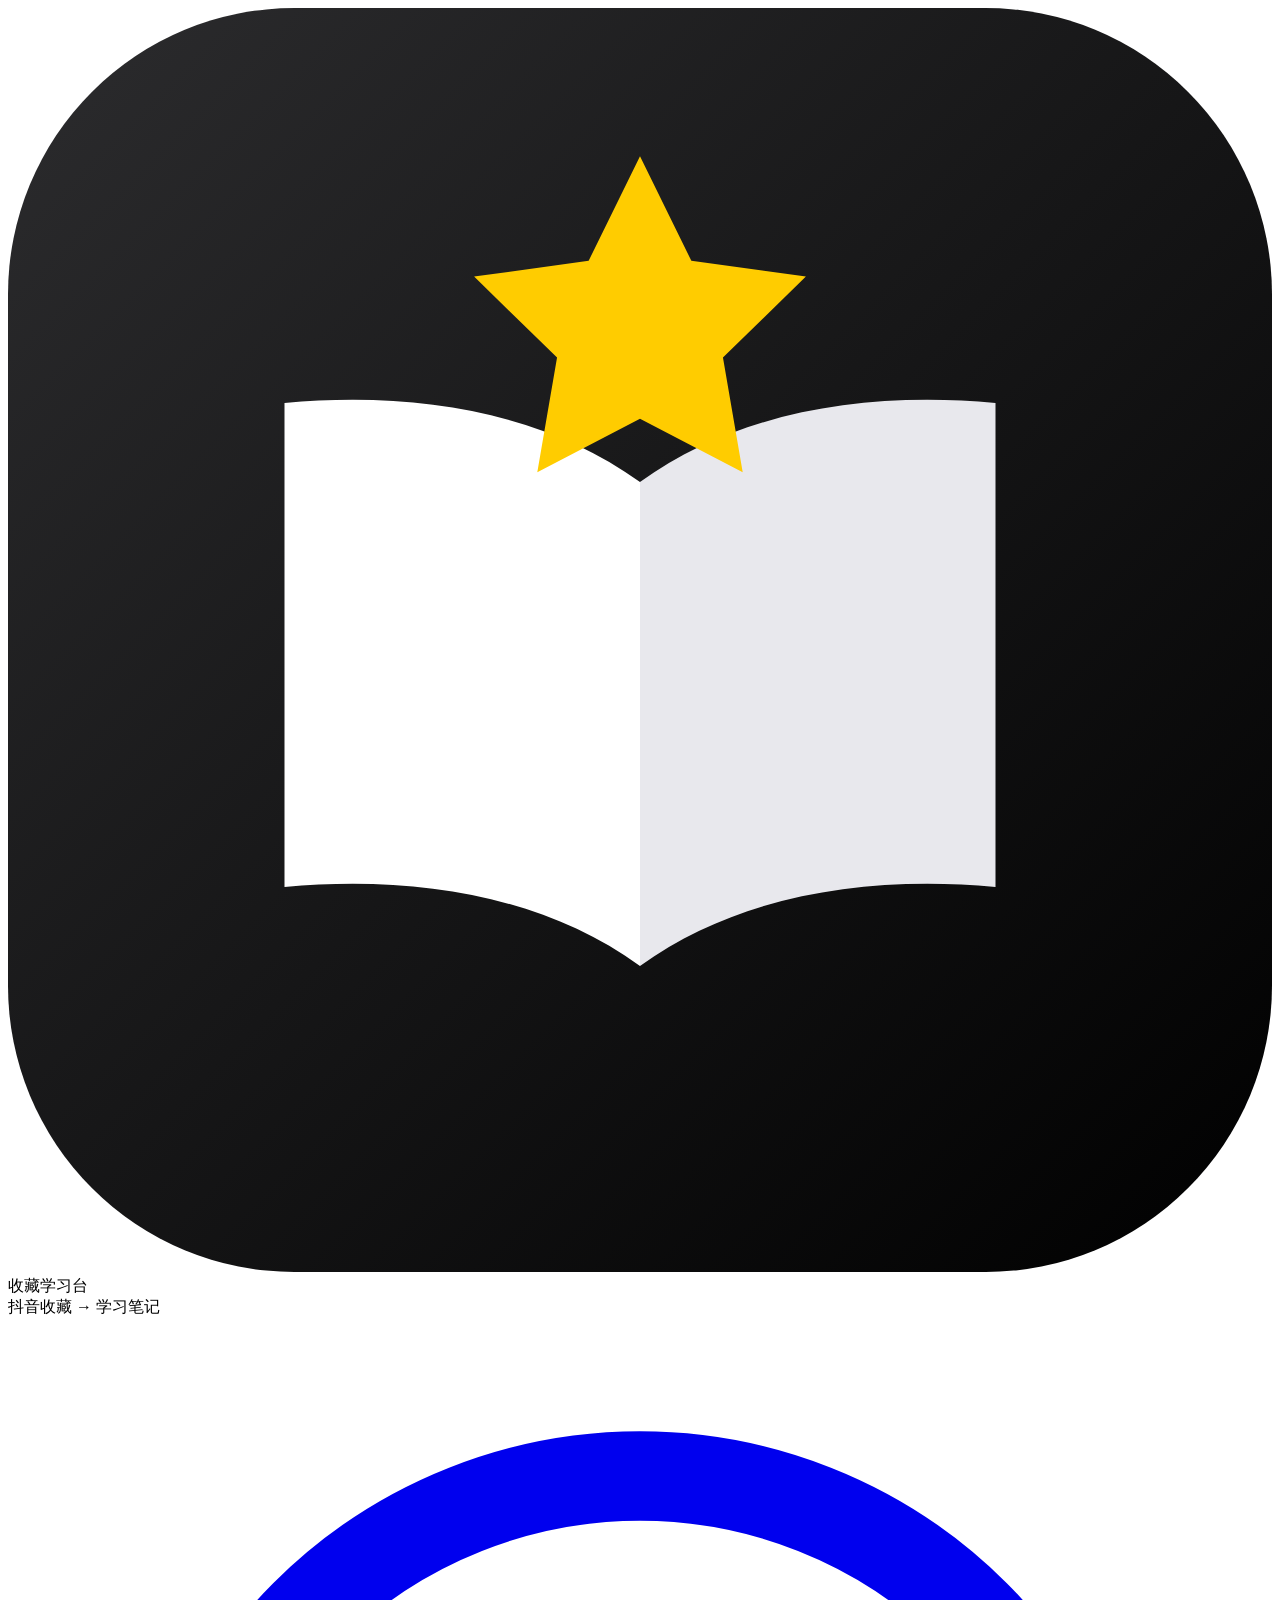
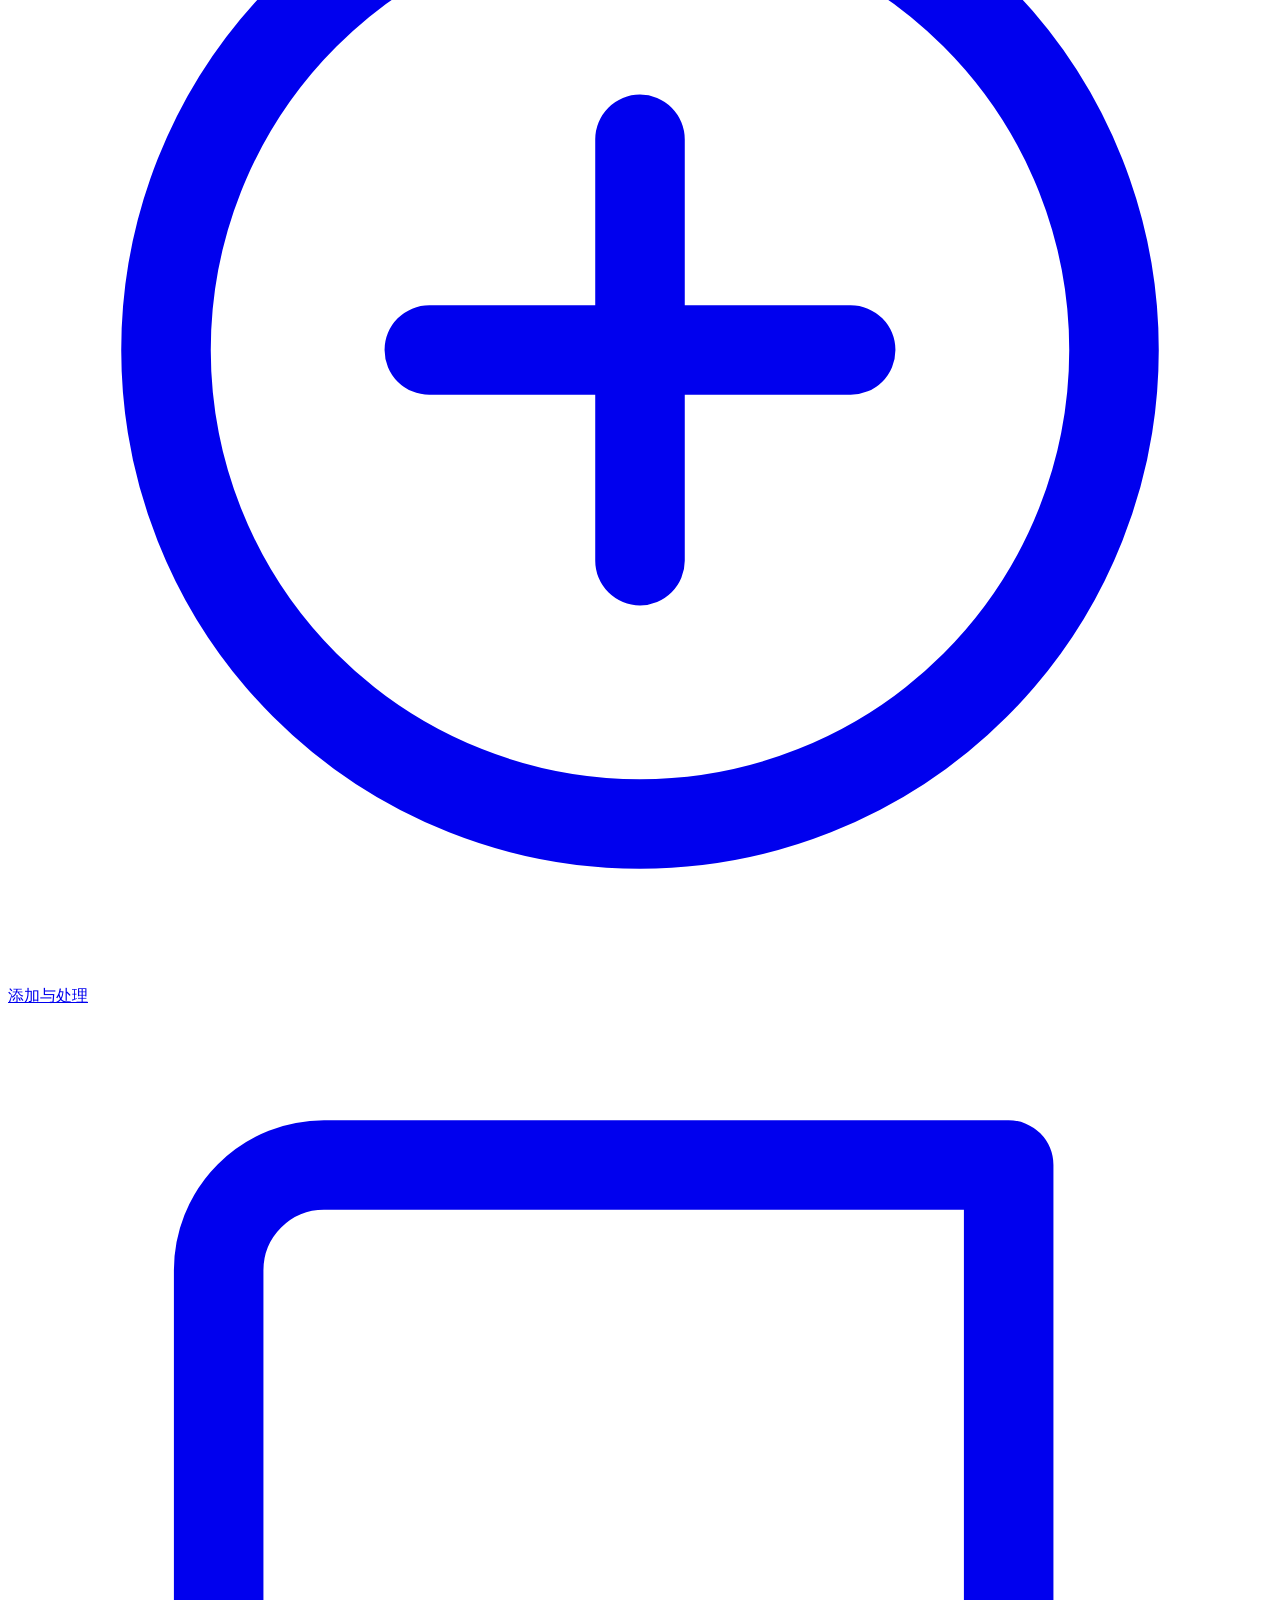
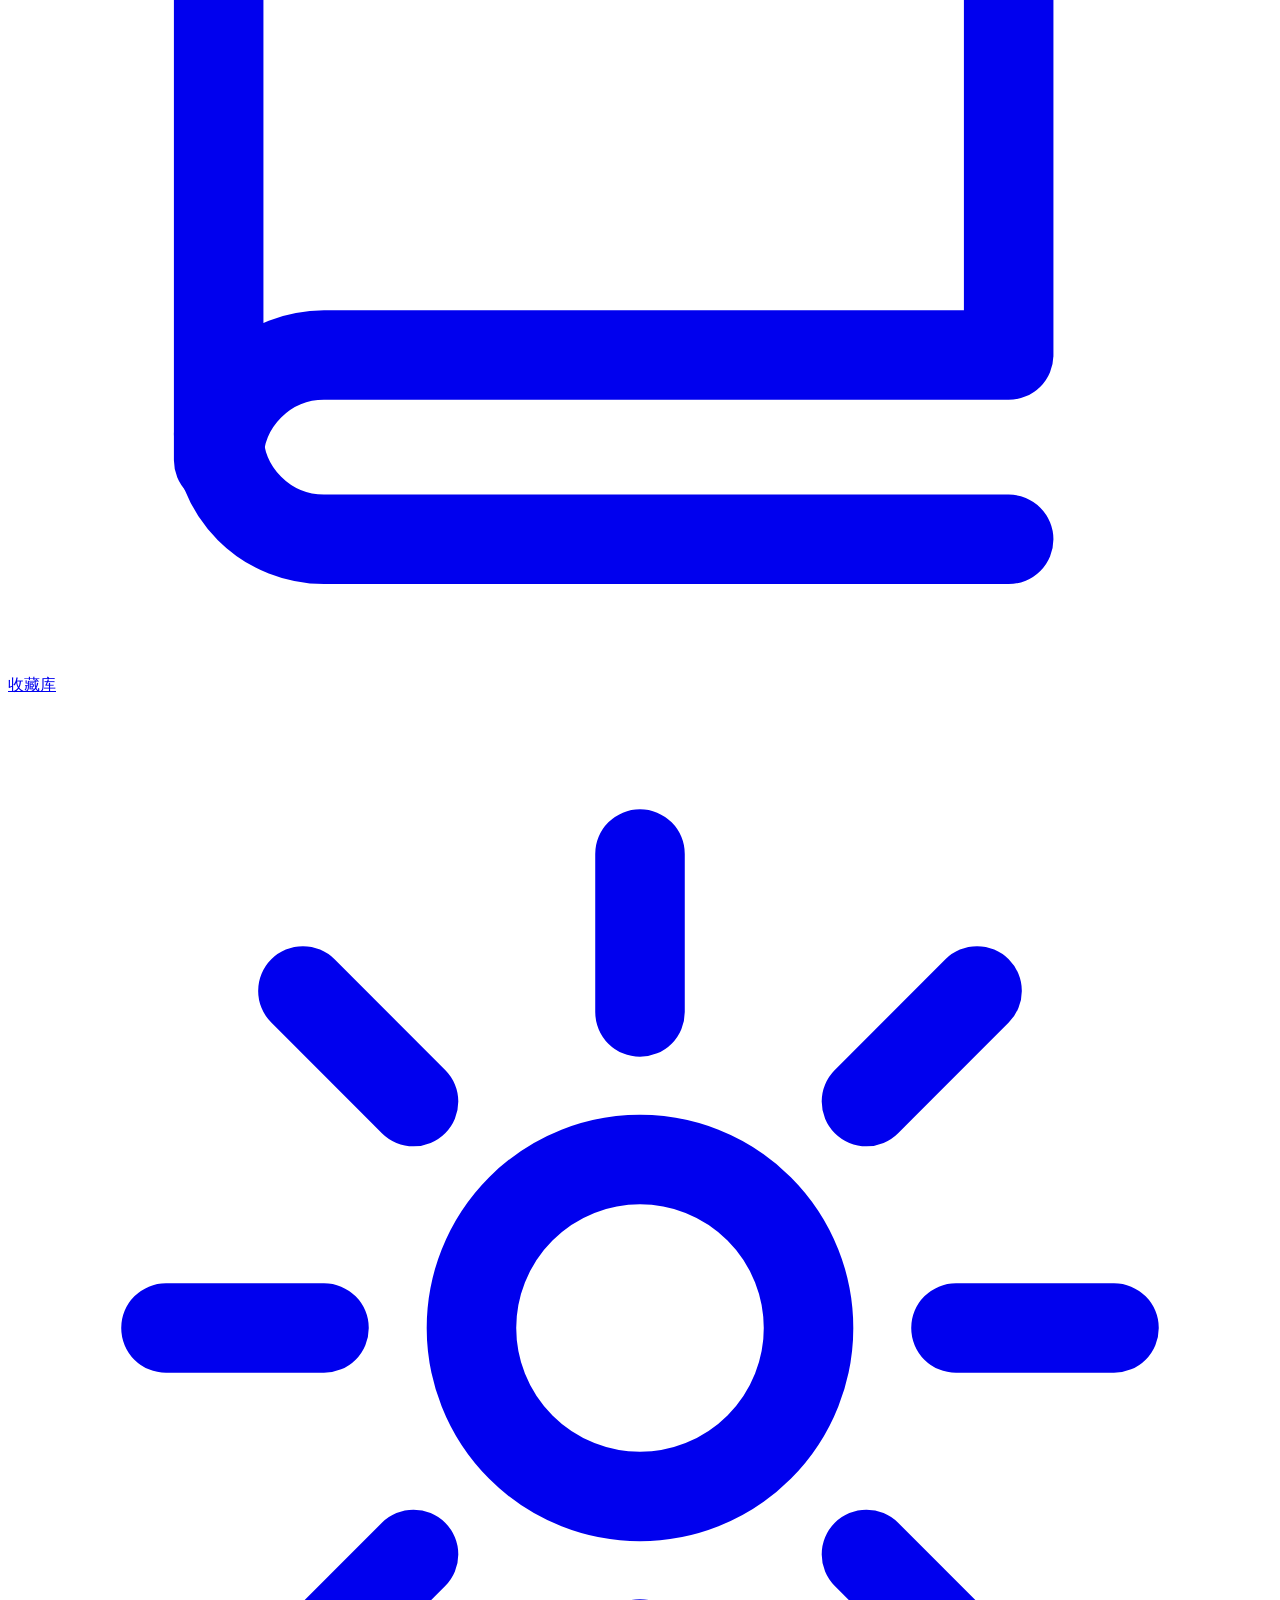
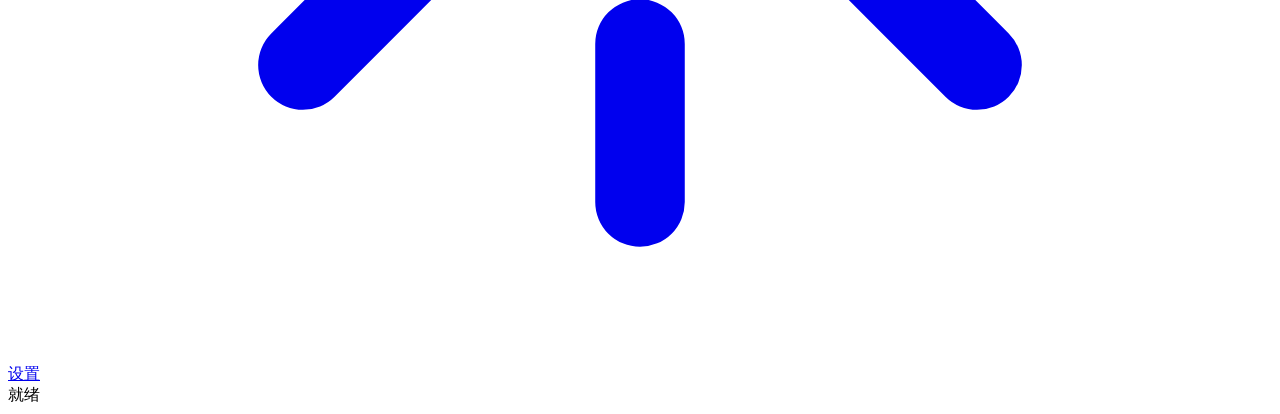
==== app/static/index.html @ e8d69ba8 "本地适配：修复模型下载(Xet 401)、界面更名收藏库、移除批量导出PDF - transcribe.py: 启用镜像时关闭 Xet 通道，避免 hf-mirror 不代理 Xet 导致 401 -" ====
<!doctype html>
<html lang="zh-CN">
<head>
<meta charset="utf-8">
<meta name="viewport" content="width=device-width, initial-scale=1">
<title>收藏学习台</title>
<meta name="theme-color" content="#f5f5f7">
<link rel="icon" type="image/svg+xml" href="/static/logo.svg">
<link rel="apple-touch-icon" href="/static/logo.svg">
<link rel="stylesheet" href="/static/style.css">
</head>
<body>
<div class="shell">
  <aside class="side">
    <div class="brand">
      <div class="mark"><svg viewBox="0 0 64 64" xmlns="http://www.w3.org/2000/svg"><defs><linearGradient id="lgside" x1="0" y1="0" x2="1" y2="1"><stop offset="0" stop-color="#2c2c2e"/><stop offset="1" stop-color="#000"/></linearGradient></defs><rect width="64" height="64" rx="14.5" fill="url(#lgside)"/><path d="M32 24c-5-3.6-11.5-4.6-18-4v24.5c6.5-.6 13 .4 18 4z" fill="#fff"/><path d="M32 24c5-3.6 11.5-4.6 18-4v24.5c-6.5-.6-13 .4-18 4z" fill="#e8e8ed"/><path d="M32 7.5l2.6 5.3 5.8.8-4.2 4.1 1 5.8-5.2-2.7-5.2 2.7 1-5.8-4.2-4.1 5.8-.8z" fill="#ffcc00"/></svg></div>
      <div><div class="brand-name">收藏学习台</div><div class="brand-sub">抖音收藏 → 学习笔记</div></div>
    </div>
    <nav class="nav">
      <a href="#/process" data-nav="process"><svg viewBox="0 0 24 24" fill="none" stroke="currentColor" stroke-width="1.7" stroke-linecap="round" stroke-linejoin="round"><circle cx="12" cy="12" r="9"/><path d="M12 8v8M8 12h8"/></svg>添加与处理 <span class="pill" id="navQueue" hidden></span></a>
      <a href="#/library" data-nav="library"><svg viewBox="0 0 24 24" fill="none" stroke="currentColor" stroke-width="1.7" stroke-linecap="round" stroke-linejoin="round"><path d="M4 19.5V5a2 2 0 0 1 2-2h13v15H6a2 2 0 0 0-2 2z"/><path d="M4 19.5A2 2 0 0 0 6 21.5h13"/></svg>收藏库</a>
      <div class="cats" id="navCats"></div>
    </nav>
    <nav class="nav nav-bottom">
      <a href="#/settings" data-nav="settings"><svg viewBox="0 0 24 24" fill="none" stroke="currentColor" stroke-width="1.7" stroke-linecap="round" stroke-linejoin="round"><path d="M12 3v3m0 12v3M3 12h3m12 0h3M5.6 5.6l2.1 2.1m8.6 8.6 2.1 2.1M5.6 18.4l2.1-2.1m8.6-8.6 2.1-2.1"/><circle cx="12" cy="12" r="3.2"/></svg>设置</a>
    </nav>
    <div class="side-foot" id="sideStatus">就绪</div>
  </aside>

  <main class="main" id="view"></main>
</div>

<div class="modal" id="addModal" hidden>
  <div class="modal-card">
    <div class="modal-head"><h3>添加视频或图文</h3><button class="icon" data-close>✕</button></div>
    <p class="muted">在抖音里点「分享 → 复制链接」，把内容粘贴到下面。可以一次粘贴很多条，一行一条或混在一起都行。</p>
    <textarea id="addText" rows="7" placeholder="例如：7.89 复制打开抖音，看看【xxx的作品】这3个AI工具… https://v.douyin.com/xxxxxx/"></textarea>
    <div class="modal-foot">
      <a href="#/process" data-close class="link">更多方式：同步整个收藏夹 / 导入本地视频 →</a>
      <button class="btn primary" id="addSubmit">添加并开始处理</button>
    </div>
  </div>
</div>

<div class="toast" id="toast" hidden></div>
<script src="/static/app.js"></script>
</body>
</html>
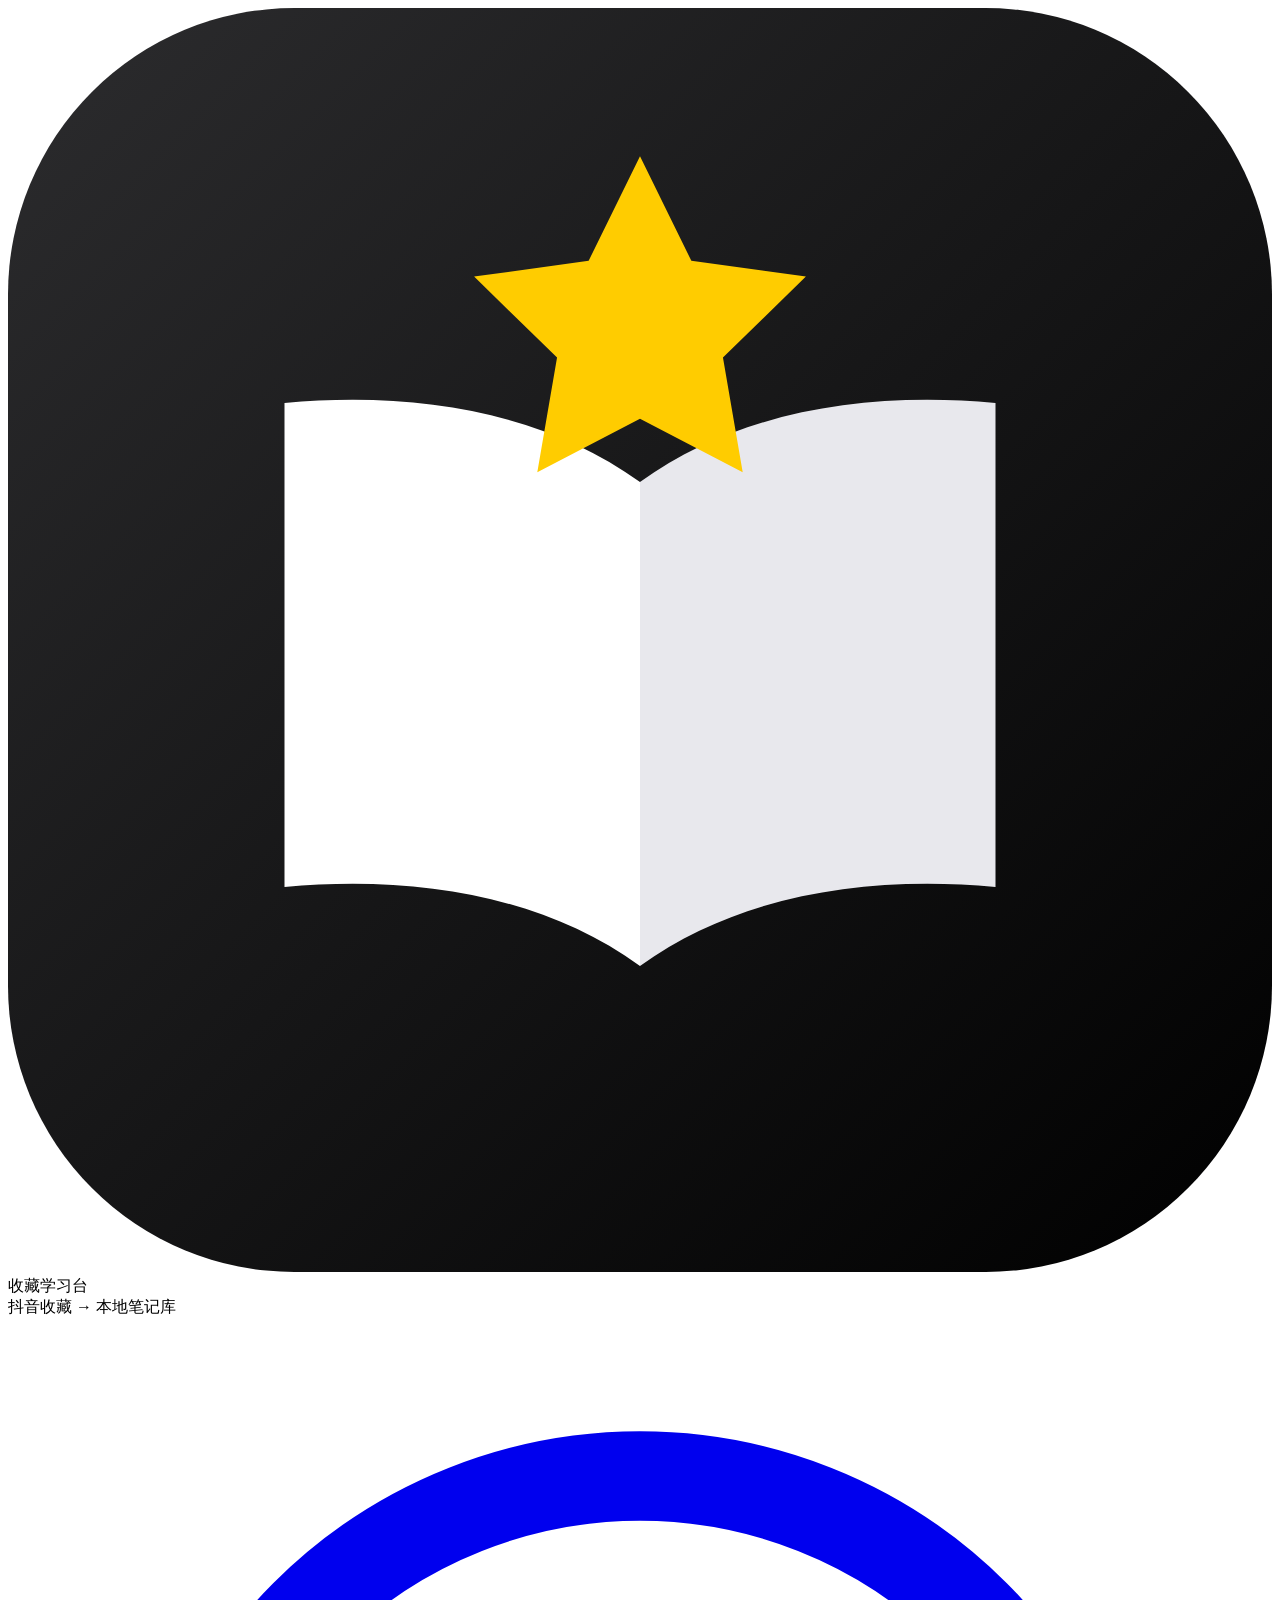
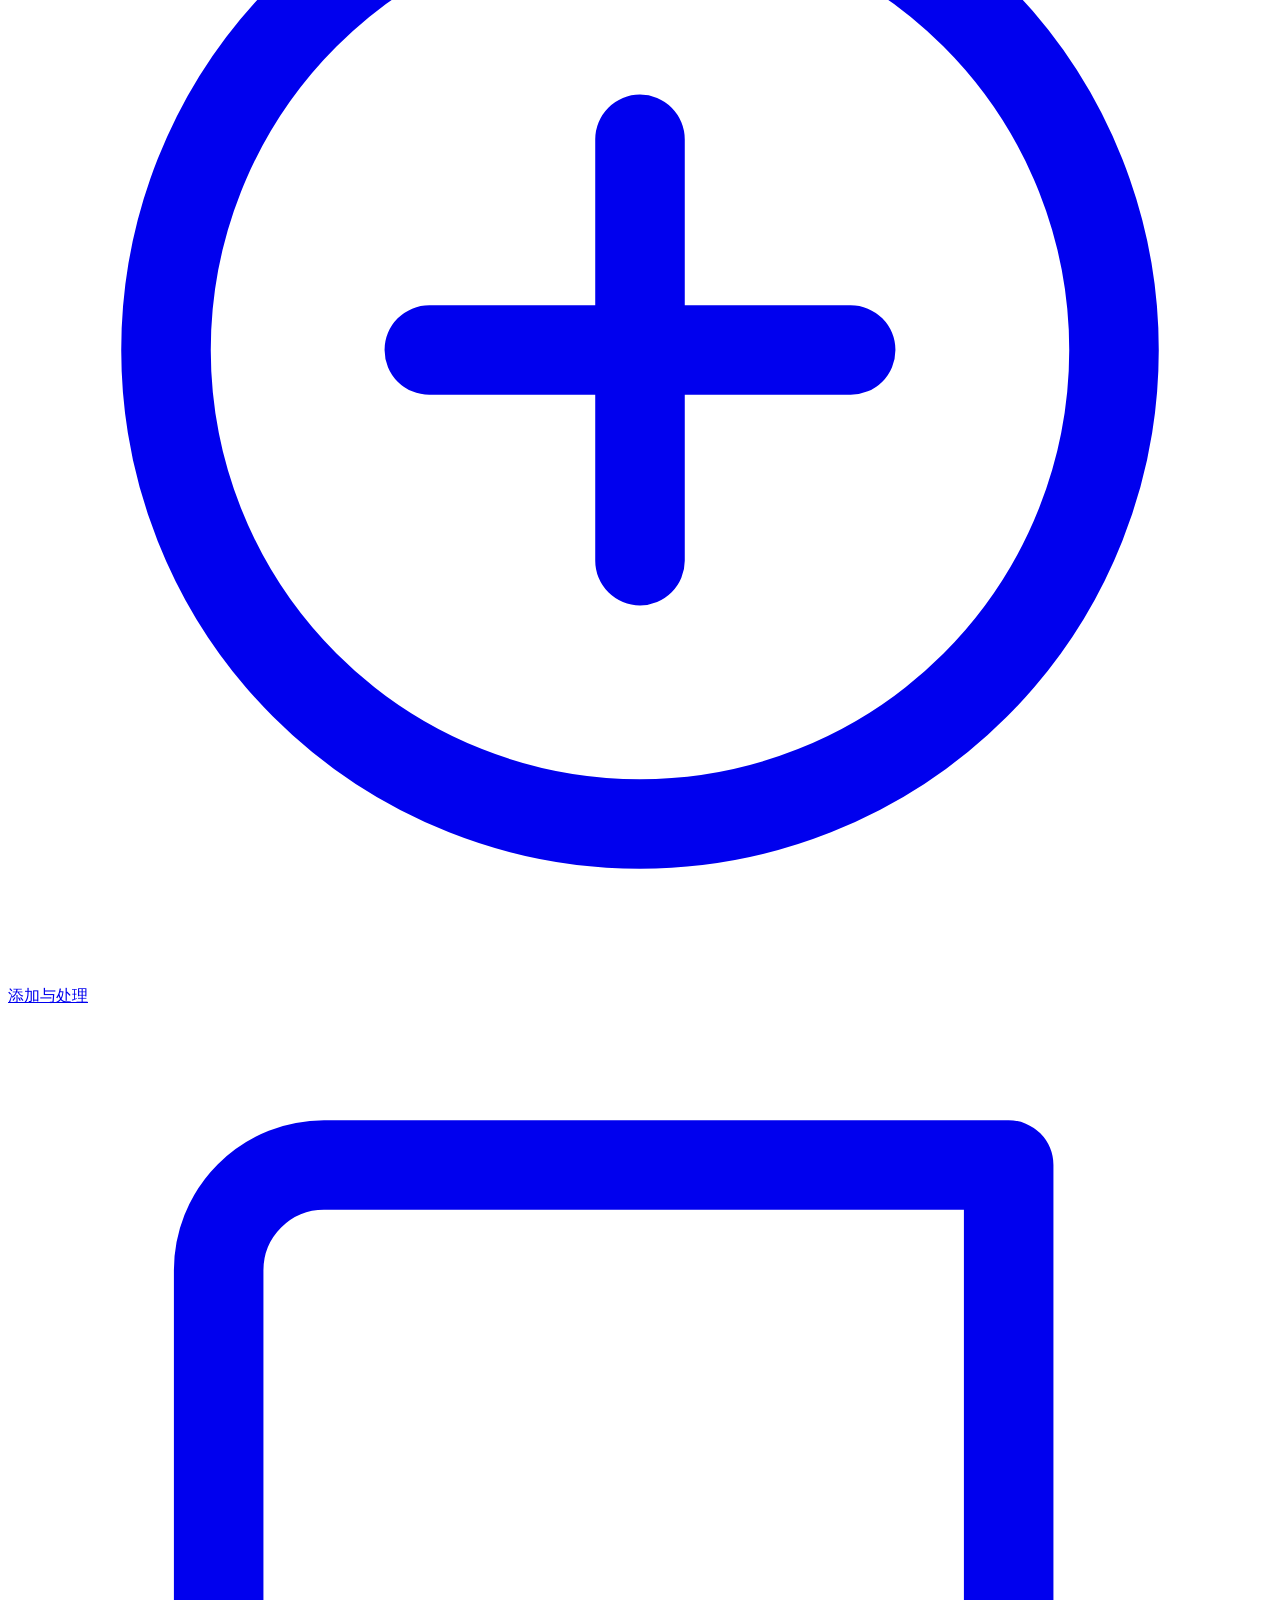
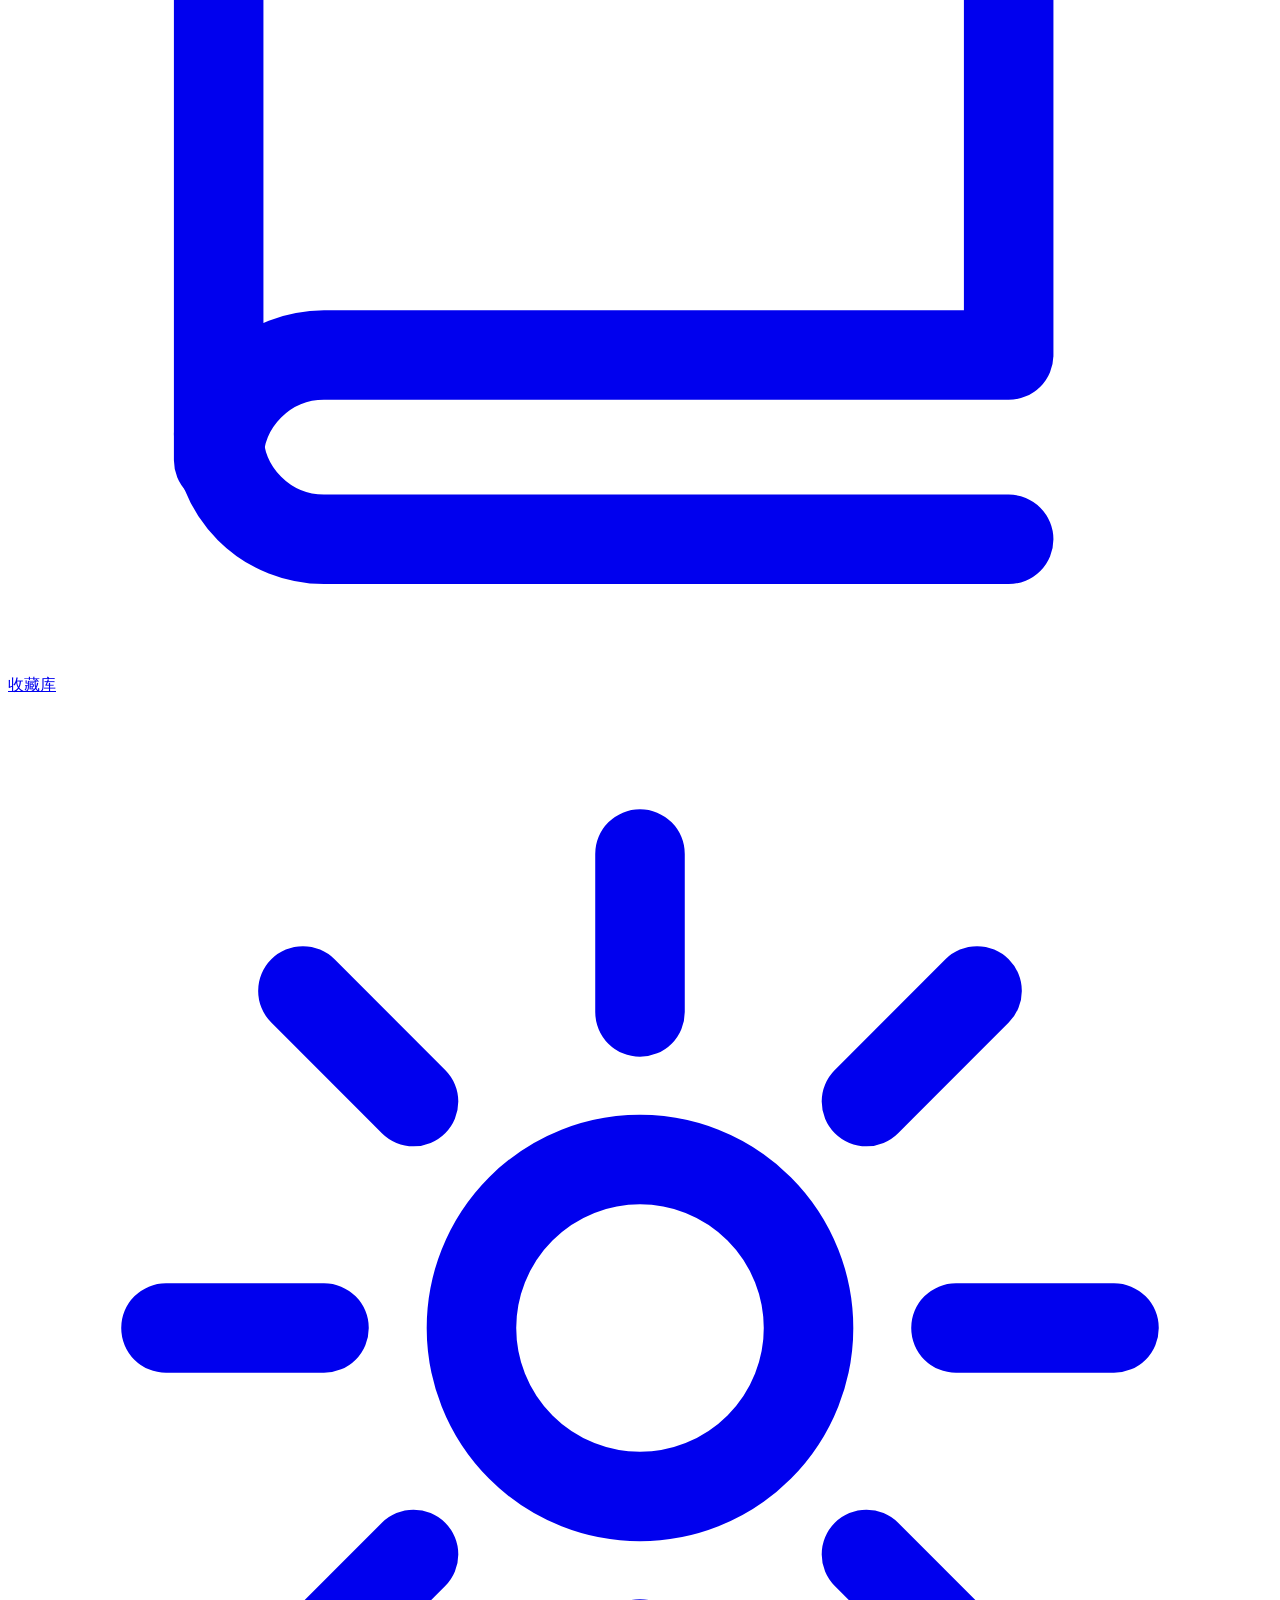
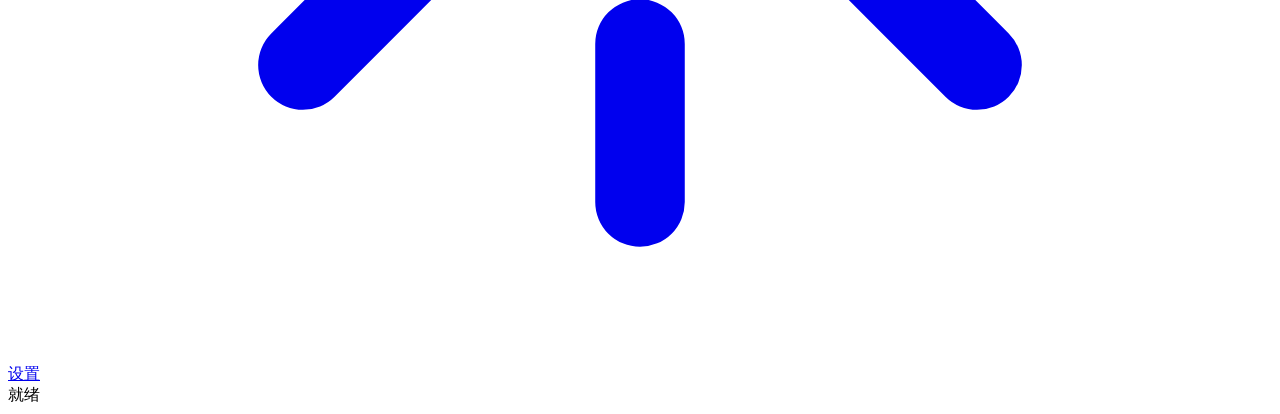
==== commit d87737ad: "重构为浏览型阅读界面：详细列表视图、逐字稿/总结稿/思维导图/精读四标签 - 收藏库：新增卡片/详细视图切换，详细视图含标题/作者/分类/收藏日期/时长/链接，表头点击排序 - 收藏库：移除待学/已学" ====
--- a/app/static/index.html
+++ b/app/static/index.html
@@ -14,7 +14,7 @@
   <aside class="side">
     <div class="brand">
       <div class="mark"><svg viewBox="0 0 64 64" xmlns="http://www.w3.org/2000/svg"><defs><linearGradient id="lgside" x1="0" y1="0" x2="1" y2="1"><stop offset="0" stop-color="#2c2c2e"/><stop offset="1" stop-color="#000"/></linearGradient></defs><rect width="64" height="64" rx="14.5" fill="url(#lgside)"/><path d="M32 24c-5-3.6-11.5-4.6-18-4v24.5c6.5-.6 13 .4 18 4z" fill="#fff"/><path d="M32 24c5-3.6 11.5-4.6 18-4v24.5c-6.5-.6-13 .4-18 4z" fill="#e8e8ed"/><path d="M32 7.5l2.6 5.3 5.8.8-4.2 4.1 1 5.8-5.2-2.7-5.2 2.7 1-5.8-4.2-4.1 5.8-.8z" fill="#ffcc00"/></svg></div>
-      <div><div class="brand-name">收藏学习台</div><div class="brand-sub">抖音收藏 → 学习笔记</div></div>
+      <div><div class="brand-name">收藏学习台</div><div class="brand-sub">抖音收藏 → 本地笔记库</div></div>
     </div>
     <nav class="nav">
       <a href="#/process" data-nav="process"><svg viewBox="0 0 24 24" fill="none" stroke="currentColor" stroke-width="1.7" stroke-linecap="round" stroke-linejoin="round"><circle cx="12" cy="12" r="9"/><path d="M12 8v8M8 12h8"/></svg>添加与处理 <span class="pill" id="navQueue" hidden></span></a>
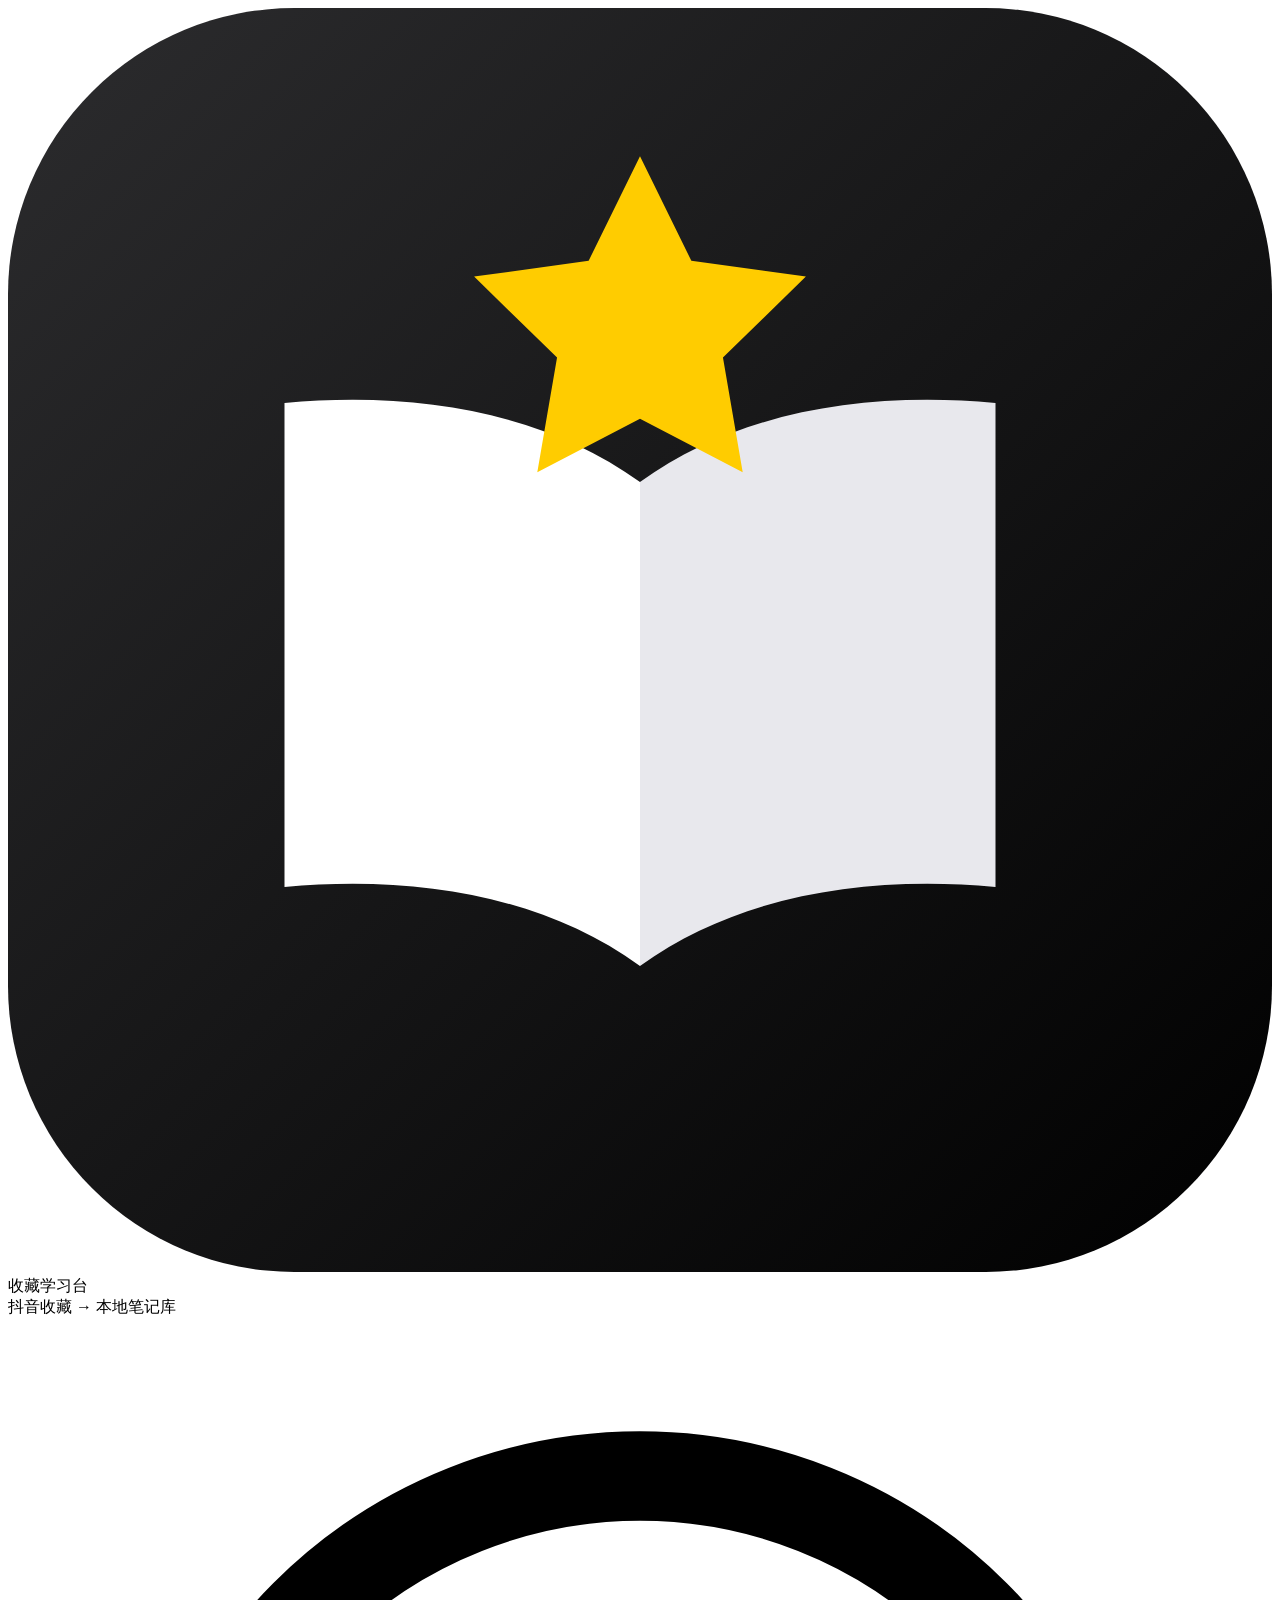
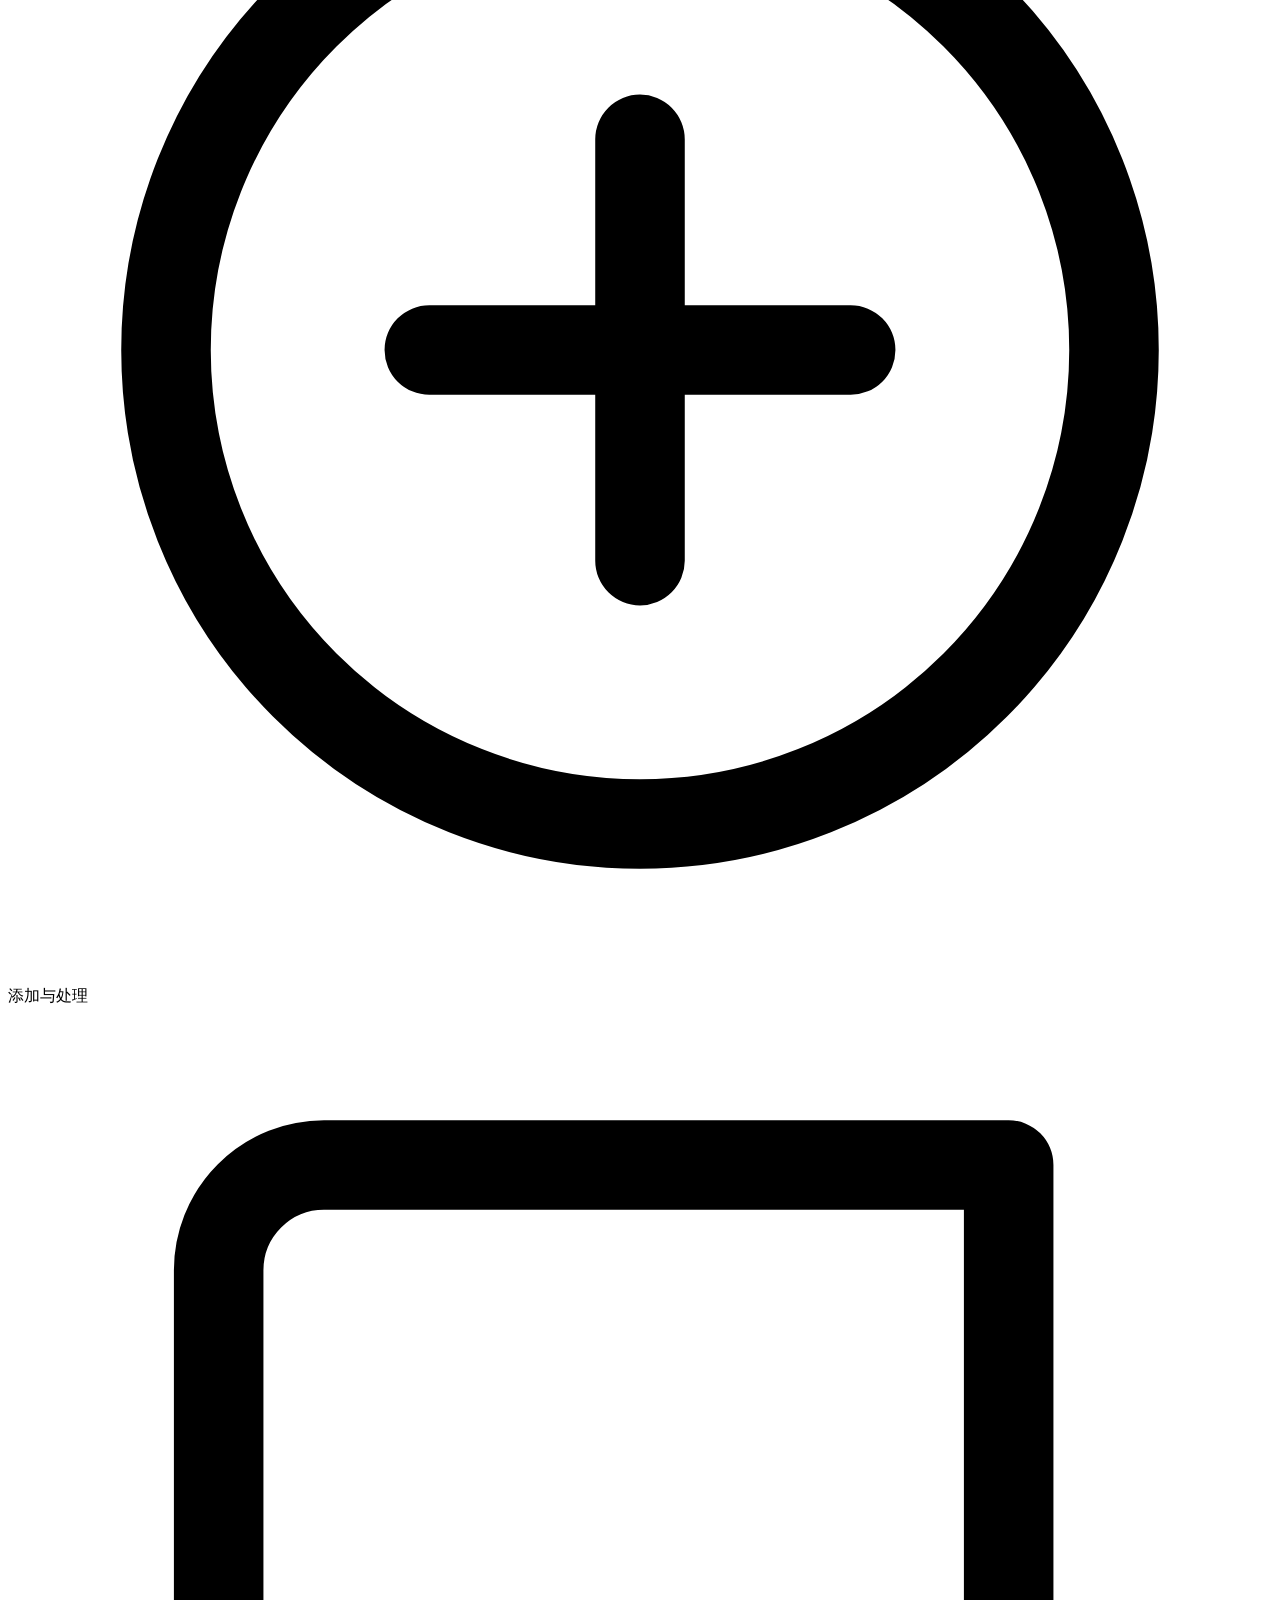
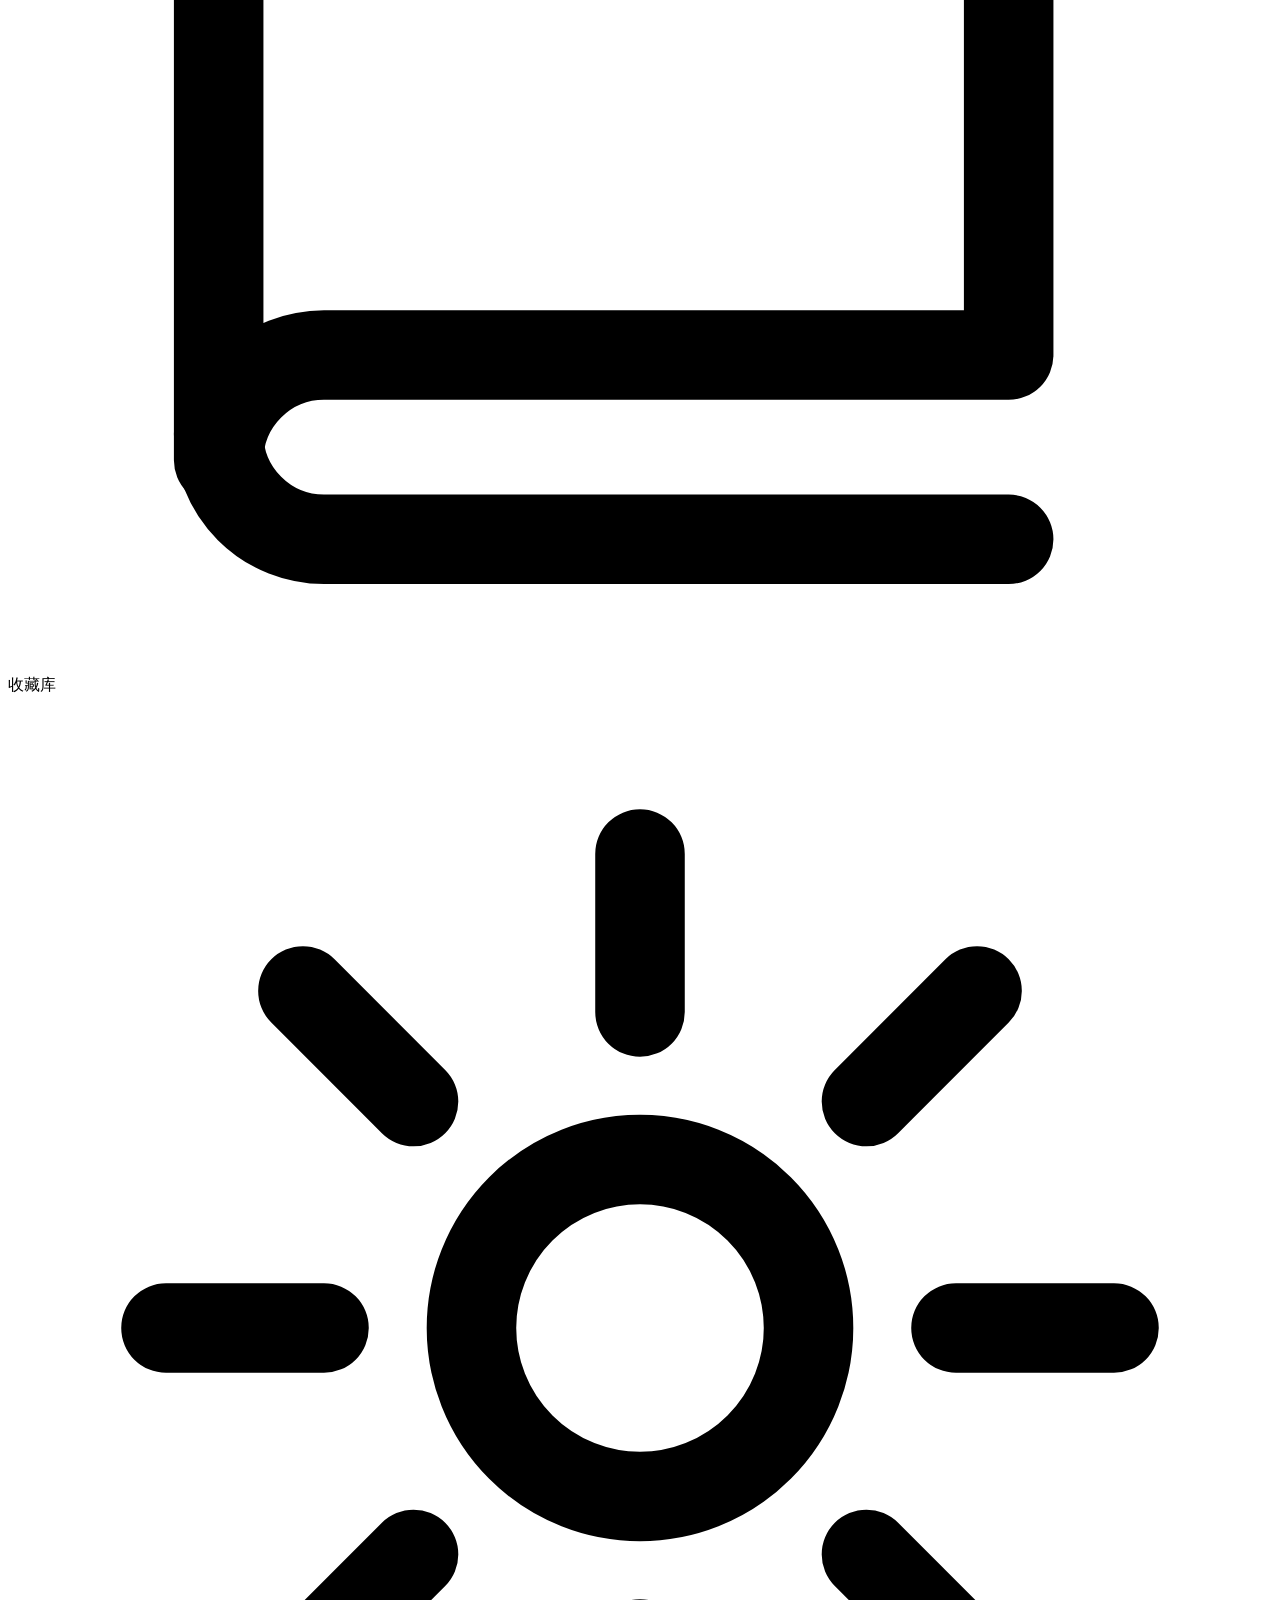
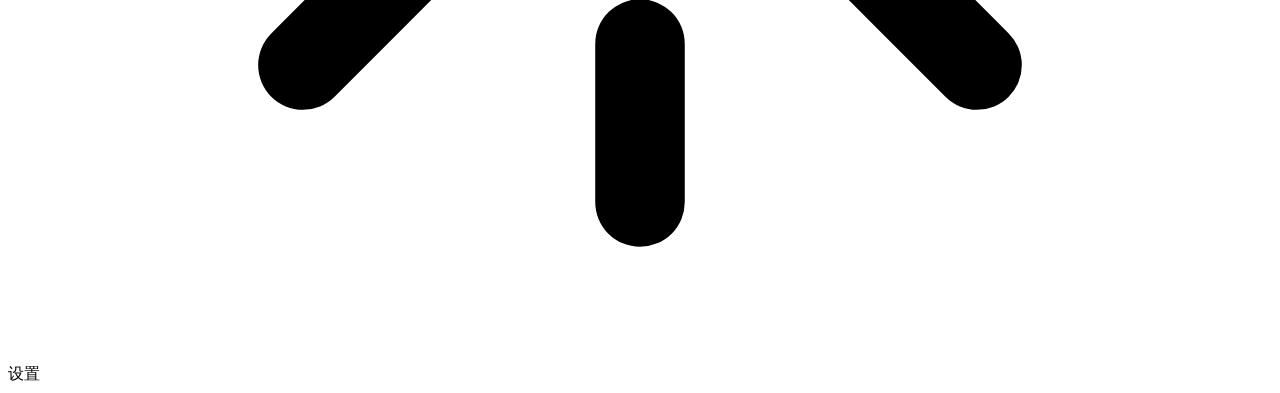
==== commit 7b2a991c: "侧栏：去掉就绪版本号、设置贴底、添加与处理加高并加分隔线、导航不再露网址；详情页加播放视频并把原视频改名打开链接" ====
--- a/app/static/index.html
+++ b/app/static/index.html
@@ -17,14 +17,14 @@
       <div><div class="brand-name">收藏学习台</div><div class="brand-sub">抖音收藏 → 本地笔记库</div></div>
     </div>
     <nav class="nav">
-      <a href="#/process" data-nav="process"><svg viewBox="0 0 24 24" fill="none" stroke="currentColor" stroke-width="1.7" stroke-linecap="round" stroke-linejoin="round"><circle cx="12" cy="12" r="9"/><path d="M12 8v8M8 12h8"/></svg>添加与处理 <span class="pill" id="navQueue" hidden></span></a>
-      <a href="#/library" data-nav="library"><svg viewBox="0 0 24 24" fill="none" stroke="currentColor" stroke-width="1.7" stroke-linecap="round" stroke-linejoin="round"><path d="M4 19.5V5a2 2 0 0 1 2-2h13v15H6a2 2 0 0 0-2 2z"/><path d="M4 19.5A2 2 0 0 0 6 21.5h13"/></svg>收藏库</a>
-      <div class="cats" id="navCats"></div>
+      <a data-go="#/process" class="nav-lead" data-nav="process"><svg viewBox="0 0 24 24" fill="none" stroke="currentColor" stroke-width="1.7" stroke-linecap="round" stroke-linejoin="round"><circle cx="12" cy="12" r="9"/><path d="M12 8v8M8 12h8"/></svg>添加与处理 <span class="pill" id="navQueue" hidden></span></a>
+      <a data-go="#/library" data-nav="library"><svg viewBox="0 0 24 24" fill="none" stroke="currentColor" stroke-width="1.7" stroke-linecap="round" stroke-linejoin="round"><path d="M4 19.5V5a2 2 0 0 1 2-2h13v15H6a2 2 0 0 0-2 2z"/><path d="M4 19.5A2 2 0 0 0 6 21.5h13"/></svg>收藏库<span class="pill dim" id="navLib" hidden></span></a>
+      <div class="folders" id="navFolders"></div>
     </nav>
+    <div class="side-foot" id="sideStatus" hidden></div>
     <nav class="nav nav-bottom">
-      <a href="#/settings" data-nav="settings"><svg viewBox="0 0 24 24" fill="none" stroke="currentColor" stroke-width="1.7" stroke-linecap="round" stroke-linejoin="round"><path d="M12 3v3m0 12v3M3 12h3m12 0h3M5.6 5.6l2.1 2.1m8.6 8.6 2.1 2.1M5.6 18.4l2.1-2.1m8.6-8.6 2.1-2.1"/><circle cx="12" cy="12" r="3.2"/></svg>设置</a>
+      <a data-go="#/settings" data-nav="settings"><svg viewBox="0 0 24 24" fill="none" stroke="currentColor" stroke-width="1.7" stroke-linecap="round" stroke-linejoin="round"><path d="M12 3v3m0 12v3M3 12h3m12 0h3M5.6 5.6l2.1 2.1m8.6 8.6 2.1 2.1M5.6 18.4l2.1-2.1m8.6-8.6 2.1-2.1"/><circle cx="12" cy="12" r="3.2"/></svg>设置</a>
     </nav>
-    <div class="side-foot" id="sideStatus">就绪</div>
   </aside>
 
   <main class="main" id="view"></main>
